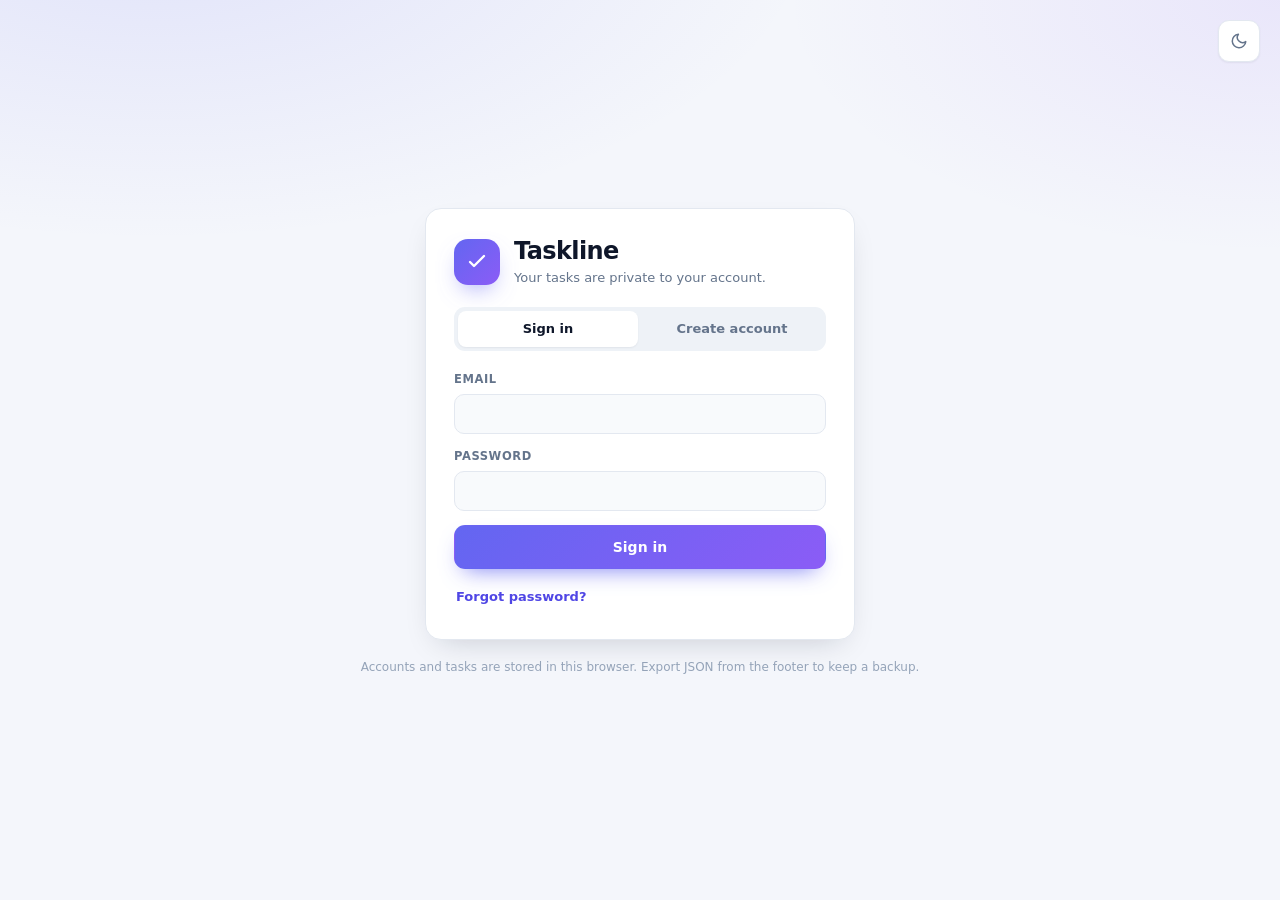
==== index.html @ d7313b1a "Build Taskline as a standalone browser app with local storage" ====
<!DOCTYPE html>
<html lang="en" data-theme="light">
<head>
  <meta charset="UTF-8">
  <meta name="viewport" content="width=device-width, initial-scale=1.0">
  <meta name="description" content="Taskline — a private daily task planner with accounts, statuses, and an archive.">
  <title>Taskline — Daily tasks</title>
  <link rel="icon" href="data:image/svg+xml,%3Csvg xmlns='http://www.w3.org/2000/svg' viewBox='0 0 100 100'%3E%3Crect width='100' height='100' rx='24' fill='%236366f1'/%3E%3Cpath d='M28 52l14 14 30-32' fill='none' stroke='white' stroke-width='10' stroke-linecap='round' stroke-linejoin='round'/%3E%3C/svg%3E">
  <script>
    (function () {
      try {
        var saved = localStorage.getItem('taskline.theme');
        var theme = saved || (window.matchMedia('(prefers-color-scheme: dark)').matches ? 'dark' : 'light');
        document.documentElement.dataset.theme = theme;
      } catch (error) {
        document.documentElement.dataset.theme = 'light';
      }
    })();
  </script>
  <link rel="stylesheet" href="styles.css">
</head>
<body>
  <main id="authView" class="auth-view" hidden>
    <button id="authThemeToggle" class="icon-btn theme-toggle auth-theme" type="button" aria-label="Switch theme" title="Switch theme">
      <svg class="icon-sun" viewBox="0 0 24 24" width="18" height="18" fill="none" stroke="currentColor" stroke-width="2" stroke-linecap="round" stroke-linejoin="round" aria-hidden="true">
        <circle cx="12" cy="12" r="4"/>
        <path d="M12 2v2M12 20v2M4.93 4.93l1.41 1.41M17.66 17.66l1.41 1.41M2 12h2M20 12h2M6.34 17.66l-1.41 1.41M19.07 4.93l-1.41 1.41"/>
      </svg>
      <svg class="icon-moon" viewBox="0 0 24 24" width="18" height="18" fill="none" stroke="currentColor" stroke-width="2" stroke-linecap="round" stroke-linejoin="round" aria-hidden="true">
        <path d="M21 12.79A9 9 0 1 1 11.21 3 7 7 0 0 0 21 12.79z"/>
      </svg>
    </button>

    <section class="auth-card card" aria-labelledby="authTitle">
      <div class="auth-brand">
        <div class="logo" aria-hidden="true">
          <svg viewBox="0 0 24 24" width="24" height="24" fill="none" stroke="currentColor" stroke-width="2.4" stroke-linecap="round" stroke-linejoin="round">
            <path d="m5 12 4 4L19 6"/>
          </svg>
        </div>
        <div>
          <h1 id="authTitle">Taskline</h1>
          <p>Your tasks are private to your account.</p>
        </div>
      </div>

      <div class="auth-tabs" role="tablist" aria-label="Account">
        <button type="button" class="auth-tab is-active" data-auth-tab="login" role="tab" aria-selected="true">Sign in</button>
        <button type="button" class="auth-tab" data-auth-tab="register" role="tab" aria-selected="false">Create account</button>
      </div>

      <p id="authNotice" class="auth-notice" role="status" hidden></p>

      <form id="loginForm" class="auth-form" novalidate>
        <label class="field">
          <span>Email</span>
          <input id="loginEmail" type="email" autocomplete="email" maxlength="254" required>
        </label>
        <label class="field">
          <span>Password</span>
          <input id="loginPassword" type="password" autocomplete="current-password" maxlength="200" required>
        </label>
        <p class="field-error" id="loginError" hidden></p>
        <button type="submit" class="btn btn-primary btn-block">Sign in</button>
        <button type="button" id="forgotBtn" class="text-btn auth-link">Forgot password?</button>
      </form>

      <form id="registerForm" class="auth-form" novalidate hidden>
        <label class="field">
          <span>Your name</span>
          <input id="registerName" type="text" autocomplete="name" maxlength="80" required>
        </label>
        <label class="field">
          <span>Email</span>
          <input id="registerEmail" type="email" autocomplete="email" maxlength="254" required>
        </label>
        <label class="field">
          <span>Password</span>
          <input id="registerPassword" type="password" autocomplete="new-password" minlength="8" maxlength="200" required>
        </label>
        <label class="field">
          <span>Confirm password</span>
          <input id="registerConfirm" type="password" autocomplete="new-password" minlength="8" maxlength="200" required>
        </label>
        <label class="field">
          <span>Mother's maiden name</span>
          <input id="registerMaiden" type="text" autocomplete="off" maxlength="80" required>
        </label>
        <p class="hint">Your mother's maiden name confirms password changes. If it does not match, we email a verification code instead.</p>
        <p class="field-error" id="registerError" hidden></p>
        <button type="submit" class="btn btn-primary btn-block">Create account</button>
      </form>
    </section>

    <p class="auth-foot">Accounts and tasks are stored in this browser. Export JSON from the footer to keep a backup.</p>
  </main>

  <div class="app" id="appShell" hidden>
    <header class="topbar">
      <div class="brand">
        <div class="logo" aria-hidden="true">
          <svg viewBox="0 0 24 24" width="24" height="24" fill="none" stroke="currentColor" stroke-width="2.4" stroke-linecap="round" stroke-linejoin="round">
            <path d="m5 12 4 4L19 6"/>
          </svg>
        </div>
        <div class="brand-text">
          <h1>Taskline</h1>
          <p>Plan your day. Keep moving.</p>
        </div>
      </div>

      <div class="topbar-actions">
        <div class="account" id="account">
          <button type="button" id="accountBtn" class="account-btn" aria-haspopup="true" aria-expanded="false" aria-controls="accountMenu">
            <span class="avatar" id="accountInitial" aria-hidden="true">?</span>
            <span class="account-email" id="accountEmail"></span>
            <svg class="account-chevron" viewBox="0 0 24 24" width="14" height="14" fill="none" stroke="currentColor" stroke-width="2.2" stroke-linecap="round" stroke-linejoin="round" aria-hidden="true">
              <path d="m6 9 6 6 6-6"/>
            </svg>
          </button>
          <div class="account-menu" id="accountMenu" hidden>
            <p class="account-menu-label"><strong id="accountMenuName"></strong><br><span id="accountMenuEmail"></span></p>
            <button type="button" id="manageTeamsBtn" class="account-menu-item">Manage teams</button>
            <button type="button" id="changePasswordBtn" class="account-menu-item">Change password</button>
            <button type="button" id="signOutBtn" class="account-menu-item is-danger">Sign out</button>
          </div>
        </div>

        <button id="themeToggle" class="icon-btn theme-toggle" type="button" aria-label="Switch theme" title="Switch theme">
          <svg class="icon-sun" viewBox="0 0 24 24" width="18" height="18" fill="none" stroke="currentColor" stroke-width="2" stroke-linecap="round" stroke-linejoin="round" aria-hidden="true">
            <circle cx="12" cy="12" r="4"/>
            <path d="M12 2v2M12 20v2M4.93 4.93l1.41 1.41M17.66 17.66l1.41 1.41M2 12h2M20 12h2M6.34 17.66l-1.41 1.41M19.07 4.93l-1.41 1.41"/>
          </svg>
          <svg class="icon-moon" viewBox="0 0 24 24" width="18" height="18" fill="none" stroke="currentColor" stroke-width="2" stroke-linecap="round" stroke-linejoin="round" aria-hidden="true">
            <path d="M21 12.79A9 9 0 1 1 11.21 3 7 7 0 0 0 21 12.79z"/>
          </svg>
        </button>
      </div>
    </header>

    <section class="composer card" aria-labelledby="composerTitle">
      <h2 id="composerTitle" class="sr-only">Add a task</h2>
      <form id="taskForm" autocomplete="off">
        <div class="composer-main">
          <input id="taskTitle" name="title" type="text" placeholder="What needs to be done?" maxlength="140" required aria-label="Task title">
          <button type="submit" class="btn btn-primary">
            <svg viewBox="0 0 24 24" width="17" height="17" fill="none" stroke="currentColor" stroke-width="2.4" stroke-linecap="round" aria-hidden="true">
              <path d="M12 5v14M5 12h14"/>
            </svg>
            Add task
          </button>
        </div>

        <div class="composer-meta">
          <label class="field-inline">
            <span>Date</span>
            <input id="taskDate" name="date" type="date" required>
          </label>

          <div class="date-presets" aria-label="Quick date">
            <button type="button" class="chip-btn" data-set-date="today">Today</button>
            <button type="button" class="chip-btn" data-set-date="tomorrow">Tomorrow</button>
          </div>

          <label class="field-inline">
            <span>Status</span>
            <select id="taskStatus" name="status"></select>
          </label>

          <label class="field-inline">
            <span>Priority</span>
            <select id="taskPriority" name="priority"></select>
          </label>

          <button type="button" id="detailsToggle" class="text-btn" aria-expanded="false" aria-controls="detailsRow">+ Notes</button>
        </div>

        <div class="composer-sharing">
          <div class="scope-toggle" role="group" aria-label="Task visibility">
            <button type="button" class="scope-btn is-active" data-scope="personal" aria-pressed="true">Personal</button>
            <button type="button" class="scope-btn" data-scope="team" aria-pressed="false">Team</button>
          </div>

          <label class="field-inline" id="teamPickerWrap" hidden>
            <span>Team</span>
            <select id="taskTeam"></select>
          </label>

          <label class="field-inline" id="assigneePickerWrap" hidden>
            <span>Assign to</span>
            <select id="taskAssignee"></select>
          </label>

          <button type="button" id="composerTeamsBtn" class="text-btn composer-team-link">Manage teams</button>
        </div>

        <div id="detailsRow" class="details-row" hidden>
          <label class="sr-only" for="taskNotes">Notes</label>
          <textarea id="taskNotes" name="notes" rows="2" maxlength="500" placeholder="Add details or context (optional)"></textarea>
        </div>
      </form>
    </section>

    <section class="stats" id="stats" aria-label="Task summary"></section>

    <section class="toolbar" aria-label="Task controls">
      <div class="tabs" role="tablist" aria-label="Views">
        <button type="button" id="tabTasks" class="tab is-active" data-view="tasks" role="tab" aria-selected="true" aria-controls="taskList">
          Tasks <span class="tab-count" id="activeCount">0</span>
        </button>
        <button type="button" id="tabArchive" class="tab" data-view="archive" role="tab" aria-selected="false" aria-controls="taskList">
          Archive <span class="tab-count" id="archivedCount">0</span>
        </button>
      </div>

      <div class="filters">
        <div class="search-field">
          <svg viewBox="0 0 24 24" width="16" height="16" fill="none" stroke="currentColor" stroke-width="2" stroke-linecap="round" aria-hidden="true">
            <circle cx="11" cy="11" r="7"/>
            <path d="m21 21-4.35-4.35"/>
          </svg>
          <input id="search" type="search" placeholder="Search tasks" aria-label="Search tasks">
        </div>

        <div class="filter-field" id="statusFilterWrap">
          <label class="sr-only" for="statusFilter">Filter by status</label>
          <select id="statusFilter" class="filter-select"></select>
        </div>

        <div class="filter-field">
          <label class="sr-only" for="scopeFilter">Filter by task type</label>
          <select id="scopeFilter" class="filter-select">
            <option value="all">All tasks</option>
            <option value="personal">Personal</option>
            <option value="team">Team</option>
          </select>
        </div>
      </div>
    </section>

    <main id="taskList" class="task-list-root" role="tabpanel" aria-labelledby="tabTasks"></main>

    <footer class="footer">
      <p class="storage-line" id="storageLine" data-state="checking" role="status">
        <span class="storage-dot" aria-hidden="true"></span>
        <span id="storageText">Loading your tasks…</span>
      </p>
      <p class="footer-actions">
        <button type="button" class="link-btn" id="exportBtn">Export JSON</button>
        <span class="footer-sep">·</span>
        <button type="button" class="link-btn" id="importBtn">Import JSON</button>
        <input type="file" id="importFile" accept="application/json,.json" hidden>
      </p>
      <p class="footer-shortcuts"><kbd>N</kbd> new task <span class="footer-sep">·</span> <kbd>/</kbd> search</p>
    </footer>
  </div>

  <dialog id="editDialog" class="modal">
    <form id="editForm" novalidate>
      <header class="modal-head">
        <h2>Edit task</h2>
        <button type="button" class="icon-btn" data-close aria-label="Close">
          <svg viewBox="0 0 24 24" width="17" height="17" fill="none" stroke="currentColor" stroke-width="2" stroke-linecap="round" aria-hidden="true">
            <path d="M18 6 6 18M6 6l12 12"/>
          </svg>
        </button>
      </header>

      <div class="modal-body">
        <label class="field">
          <span>Task</span>
          <input id="editTitle" type="text" maxlength="140" required>
        </label>
        <p class="field-error" id="editError" hidden>Please enter a task title.</p>

        <div class="field-grid">
          <label class="field">
            <span>Date</span>
            <input id="editDate" type="date" required>
          </label>
          <label class="field">
            <span>Status</span>
            <select id="editStatus"></select>
          </label>
          <label class="field">
            <span>Priority</span>
            <select id="editPriority"></select>
          </label>
        </div>

        <div id="editSharing" class="field-grid" hidden>
          <label class="field">
            <span>Shared with</span>
            <input id="editTeamName" type="text" readonly>
          </label>
          <label class="field">
            <span>Assignee</span>
            <select id="editAssignee"></select>
          </label>
        </div>

        <label class="field">
          <span>Notes</span>
          <textarea id="editNotes" rows="3" maxlength="500" placeholder="Add details or context (optional)"></textarea>
        </label>

        <p class="hint">Setting the status to <strong>Complete</strong> archives the task. Changing an archived task to any other status restores it.</p>
      </div>

      <footer class="modal-foot">
        <button type="button" class="btn btn-ghost" data-close>Cancel</button>
        <button type="submit" class="btn btn-primary">Save changes</button>
      </footer>
    </form>
  </dialog>

  <dialog id="confirmDialog" class="modal modal-sm">
    <header class="modal-head">
      <h2 id="confirmTitle">Delete task?</h2>
    </header>
    <div class="modal-body">
      <p id="confirmMessage"></p>
    </div>
    <footer class="modal-foot">
      <button type="button" class="btn btn-ghost" data-close>Cancel</button>
      <button type="button" id="confirmDeleteBtn" class="btn btn-danger">Delete task</button>
    </footer>
  </dialog>

  <dialog id="passwordDialog" class="modal modal-sm">
    <form id="passwordForm" novalidate>
      <header class="modal-head">
        <h2>Change password</h2>
        <button type="button" class="icon-btn" data-close aria-label="Close">
          <svg viewBox="0 0 24 24" width="17" height="17" fill="none" stroke="currentColor" stroke-width="2" stroke-linecap="round" aria-hidden="true">
            <path d="M18 6 6 18M6 6l12 12"/>
          </svg>
        </button>
      </header>

      <div class="modal-body">
        <p class="hint">Confirm with your current password and your mother's maiden name. If the maiden name does not match, we will email a verification code and open the reset window.</p>
        <label class="field">
          <span>Current password</span>
          <input id="pwCurrent" type="password" autocomplete="current-password" maxlength="200" required>
        </label>
        <label class="field">
          <span>Mother's maiden name</span>
          <input id="pwMaiden" type="text" autocomplete="off" maxlength="80" required>
        </label>
        <label class="field">
          <span>New password</span>
          <input id="pwNew" type="password" autocomplete="new-password" minlength="8" maxlength="200" required>
        </label>
        <label class="field">
          <span>Confirm new password</span>
          <input id="pwConfirm" type="password" autocomplete="new-password" minlength="8" maxlength="200" required>
        </label>
        <p class="field-error" id="pwError" hidden></p>
      </div>

      <footer class="modal-foot">
        <button type="button" class="btn btn-ghost" data-close>Cancel</button>
        <button type="submit" class="btn btn-primary">Update password</button>
      </footer>
    </form>
  </dialog>

  <dialog id="resetDialog" class="modal modal-sm">
    <form id="resetForm" novalidate>
      <header class="modal-head">
        <h2>Reset password</h2>
        <button type="button" class="icon-btn" data-close aria-label="Close">
          <svg viewBox="0 0 24 24" width="17" height="17" fill="none" stroke="currentColor" stroke-width="2" stroke-linecap="round" aria-hidden="true">
            <path d="M18 6 6 18M6 6l12 12"/>
          </svg>
        </button>
      </header>

      <div id="resetStepOne" class="modal-body">
        <p class="hint">Enter your email and your mother's maiden name. If the maiden name matches, you can choose a new password right away. If it does not, we will email you a verification code.</p>
        <label class="field">
          <span>Email</span>
          <input id="resetEmail" type="email" autocomplete="email" maxlength="254" required>
        </label>
        <label class="field">
          <span>Mother's maiden name</span>
          <input id="resetMaiden" type="text" autocomplete="off" maxlength="80" required>
        </label>
        <p class="field-error" id="resetErrorOne" hidden></p>
      </div>

      <div id="resetStepTwo" class="modal-body" hidden>
        <p id="resetNote" class="reset-note"></p>
        <div id="resetCodeWrap">
          <label class="field">
            <span>Verification code</span>
            <input id="resetCode" type="text" inputmode="numeric" autocomplete="one-time-code" maxlength="6" placeholder="6-digit code">
          </label>
          <button type="button" id="viewMailBtn" class="text-btn">Show verification code</button>
          <pre id="resetMailPreview" class="mail-preview" hidden></pre>
        </div>
        <label class="field">
          <span>New password</span>
          <input id="resetNew" type="password" autocomplete="new-password" minlength="8" maxlength="200" required>
        </label>
        <label class="field">
          <span>Confirm new password</span>
          <input id="resetConfirm" type="password" autocomplete="new-password" minlength="8" maxlength="200" required>
        </label>
        <p class="field-error" id="resetErrorTwo" hidden></p>
      </div>

      <footer id="resetFootOne" class="modal-foot">
        <button type="button" class="btn btn-ghost" data-close>Cancel</button>
        <button type="submit" class="btn btn-primary">Continue</button>
      </footer>
      <footer id="resetFootTwo" class="modal-foot" hidden>
        <button type="button" id="resetBackBtn" class="btn btn-ghost">Back</button>
        <button type="submit" class="btn btn-primary">Change password</button>
      </footer>
    </form>
  </dialog>

  <dialog id="teamsDialog" class="modal teams-modal">
    <header class="modal-head">
      <h2>Teams</h2>
      <button type="button" class="icon-btn" data-close aria-label="Close">
        <svg viewBox="0 0 24 24" width="17" height="17" fill="none" stroke="currentColor" stroke-width="2" stroke-linecap="round" aria-hidden="true">
          <path d="M18 6 6 18M6 6l12 12"/>
        </svg>
      </button>
    </header>

    <div class="modal-body">
      <p class="hint">Create a team and add registered users by email. Tasks shared with a team are visible to every member, while personal tasks stay private to you.</p>

      <form id="teamCreateForm" class="team-create" novalidate>
        <label class="field">
          <span>Team name</span>
          <input id="teamName" type="text" maxlength="80" placeholder="e.g. Design team" required>
        </label>
        <label class="field">
          <span>Members (email addresses, comma separated)</span>
          <input id="teamMembers" type="text" maxlength="1000" placeholder="teammate@example.com, another@example.com">
        </label>
        <p class="field-error" id="teamCreateError" hidden></p>
        <button type="submit" class="btn btn-primary">Create team</button>
      </form>

      <div id="teamList" class="team-list" aria-live="polite"></div>
    </div>

    <footer class="modal-foot">
      <button type="button" class="btn btn-ghost" data-close>Done</button>
    </footer>
  </dialog>

  <div id="toast" class="toast" role="status" aria-live="polite" hidden>
    <span id="toastMessage"></span>
    <button id="toastAction" class="toast-action" type="button" hidden>Undo</button>
    <button id="toastClose" class="toast-close" type="button" aria-label="Dismiss">
      <svg viewBox="0 0 24 24" width="15" height="15" fill="none" stroke="currentColor" stroke-width="2" stroke-linecap="round" aria-hidden="true">
        <path d="M18 6 6 18M6 6l12 12"/>
      </svg>
    </button>
  </div>

  <script src="backend.js"></script>
  <script src="app.js"></script>
</body>
</html>
---- styles.css ----
/* =========================================================
   Taskline — styles
   ========================================================= */

:root {
  color-scheme: light;

  --bg: #f4f6fb;
  --bg-image:
    radial-gradient(1100px 520px at 12% -8%, rgba(99, 102, 241, 0.13), transparent 60%),
    radial-gradient(900px 460px at 100% 0%, rgba(139, 92, 246, 0.10), transparent 55%);

  --surface: #ffffff;
  --surface-2: #f8fafc;
  --surface-3: #eef2f7;
  --text: #0f172a;
  --text-muted: #64748b;
  --text-soft: #94a3b8;
  --border: #e3e8f0;
  --border-strong: #cbd5e1;

  --primary: #4f46e5;
  --primary-strong: #4338ca;
  --primary-soft: #eef2ff;
  --primary-contrast: #ffffff;

  --danger: #dc2626;
  --danger-soft: #fef2f2;

  --todo: #475569;
  --todo-soft: #f1f5f9;
  --inprogress: #2563eb;
  --inprogress-soft: #eff6ff;
  --hold: #b45309;
  --hold-strong: #d97706;
  --hold-soft: #fffbeb;
  --hold-border: #fcd34d;
  --complete: #059669;
  --complete-soft: #ecfdf5;

  --high: #dc2626;
  --high-soft: #fef2f2;
  --medium: #c2740a;
  --medium-soft: #fffbeb;
  --low: #64748b;
  --low-soft: #f1f5f9;

  --shadow-sm: 0 1px 2px rgba(15, 23, 42, 0.06);
  --shadow-md: 0 12px 32px -14px rgba(15, 23, 42, 0.22);
  --shadow-lg: 0 30px 70px -24px rgba(15, 23, 42, 0.35);

  --radius: 16px;
  --radius-sm: 10px;
  --focus: 0 0 0 3px rgba(99, 102, 241, 0.28);
}

[data-theme="dark"] {
  color-scheme: dark;

  --bg: #080c18;
  --bg-image:
    radial-gradient(1100px 520px at 12% -8%, rgba(99, 102, 241, 0.20), transparent 60%),
    radial-gradient(900px 460px at 100% 0%, rgba(139, 92, 246, 0.15), transparent 55%);

  --surface: #101827;
  --surface-2: #0c1422;
  --surface-3: #1a2438;
  --text: #e7edf9;
  --text-muted: #94a3b8;
  --text-soft: #64748b;
  --border: #23304a;
  --border-strong: #33415c;

  --primary: #818cf8;
  --primary-strong: #a5b4fc;
  --primary-soft: rgba(129, 140, 248, 0.14);

  --danger: #f87171;
  --danger-soft: rgba(248, 113, 113, 0.12);

  --todo: #cbd5e1;
  --todo-soft: rgba(148, 163, 184, 0.13);
  --inprogress: #93c5fd;
  --inprogress-soft: rgba(96, 165, 250, 0.13);
  --hold: #fcd34d;
  --hold-strong: #fbbf24;
  --hold-soft: rgba(251, 191, 36, 0.10);
  --hold-border: rgba(251, 191, 36, 0.38);
  --complete: #6ee7b7;
  --complete-soft: rgba(52, 211, 153, 0.12);

  --high: #fca5a5;
  --high-soft: rgba(248, 113, 113, 0.12);
  --medium: #fcd34d;
  --medium-soft: rgba(251, 191, 36, 0.11);
  --low: #cbd5e1;
  --low-soft: rgba(148, 163, 184, 0.12);

  --shadow-sm: 0 1px 2px rgba(0, 0, 0, 0.35);
  --shadow-md: 0 14px 34px -16px rgba(0, 0, 0, 0.7);
  --shadow-lg: 0 30px 80px -24px rgba(0, 0, 0, 0.85);

  --focus: 0 0 0 3px rgba(129, 140, 248, 0.32);
}

* {
  box-sizing: border-box;
}

html {
  -webkit-text-size-adjust: 100%;
}

body {
  margin: 0;
  min-height: 100vh;
  background-color: var(--bg);
  background-image: var(--bg-image);
  background-attachment: fixed;
  color: var(--text);
  font-family: "Segoe UI", system-ui, -apple-system, "Helvetica Neue", Arial, sans-serif;
  font-size: 15px;
  line-height: 1.5;
  -webkit-font-smoothing: antialiased;
}

h1, h2, h3, p {
  margin: 0;
}

button, input, select, textarea {
  font: inherit;
  color: inherit;
}

button {
  cursor: pointer;
}

svg {
  flex: none;
}

[hidden] {
  display: none !important;
}

.sr-only {
  position: absolute;
  width: 1px;
  height: 1px;
  padding: 0;
  margin: -1px;
  overflow: hidden;
  clip: rect(0, 0, 0, 0);
  white-space: nowrap;
  border: 0;
}

:focus-visible {
  outline: 2px solid transparent;
  box-shadow: var(--focus);
}

.app {
  width: 100%;
  max-width: 1040px;
  margin: 0 auto;
  padding: 28px 20px 72px;
}

/* ---------- Top bar ---------- */

.topbar {
  display: flex;
  align-items: center;
  justify-content: space-between;
  gap: 16px;
  margin-bottom: 24px;
}

.brand {
  display: flex;
  align-items: center;
  gap: 14px;
  min-width: 0;
}

.logo {
  display: grid;
  place-items: center;
  width: 46px;
  height: 46px;
  border-radius: 14px;
  color: #fff;
  background: linear-gradient(135deg, #6366f1, #8b5cf6);
  box-shadow: 0 10px 24px -10px rgba(99, 102, 241, 0.75);
}

.brand-text h1 {
  font-size: 23px;
  font-weight: 700;
  letter-spacing: -0.025em;
  line-height: 1.2;
}

.brand-text p {
  font-size: 13px;
  color: var(--text-muted);
  margin-top: 1px;
}

/* ---------- Icon buttons ---------- */

.icon-btn {
  display: grid;
  place-items: center;
  width: 38px;
  height: 38px;
  padding: 0;
  border: 1px solid var(--border);
  border-radius: 11px;
  background: var(--surface);
  color: var(--text-muted);
  box-shadow: var(--shadow-sm);
  transition: background-color 0.15s ease, color 0.15s ease, border-color 0.15s ease, transform 0.15s ease;
}

.icon-btn:hover {
  background: var(--surface-3);
  color: var(--text);
}

.icon-btn:active {
  transform: translateY(1px);
}

.icon-btn-danger:hover {
  background: var(--danger-soft);
  border-color: color-mix(in srgb, var(--danger) 35%, transparent);
  color: var(--danger);
}

.theme-toggle {
  width: 42px;
  height: 42px;
}

[data-theme="light"] .icon-sun,
[data-theme="dark"] .icon-moon {
  display: none;
}

/* ---------- Composer ---------- */

.card {
  background: var(--surface);
  border: 1px solid var(--border);
  border-radius: var(--radius);
  box-shadow: var(--shadow-md);
}

.composer {
  padding: 18px;
  transition: border-color 0.2s ease, box-shadow 0.2s ease;
}

.composer:focus-within {
  border-color: color-mix(in srgb, var(--primary) 45%, var(--border));
  box-shadow: var(--shadow-md), 0 0 0 4px color-mix(in srgb, var(--primary) 10%, transparent);
}

.composer-main {
  display: flex;
  gap: 10px;
}

.composer-main input[type="text"] {
  flex: 1;
  min-width: 0;
  height: 48px;
  padding: 0 16px;
  border: 1px solid var(--border);
  border-radius: 12px;
  background: var(--surface-2);
  font-size: 15px;
  transition: border-color 0.15s ease, background-color 0.15s ease;
}

.composer-main input[type="text"]::placeholder {
  color: var(--text-soft);
}

.composer-main input[type="text"]:hover {
  border-color: var(--border-strong);
}

.composer-main input[type="text"]:focus {
  outline: none;
  border-color: var(--primary);
  background: var(--surface);
  box-shadow: var(--focus);
}

.btn {
  display: inline-flex;
  align-items: center;
  justify-content: center;
  gap: 8px;
  height: 44px;
  padding: 0 18px;
  border: 1px solid transparent;
  border-radius: 11px;
  font-size: 14px;
  font-weight: 600;
  white-space: nowrap;
  transition: transform 0.15s ease, filter 0.15s ease, background-color 0.15s ease, border-color 0.15s ease;
}

.btn:active {
  transform: translateY(1px);
}

.btn-primary {
  background: linear-gradient(135deg, #6366f1, #8b5cf6);
  color: #fff;
  box-shadow: 0 10px 22px -10px rgba(99, 102, 241, 0.85);
}

.btn-primary:hover {
  filter: brightness(1.07);
}

.btn-ghost {
  background: var(--surface-2);
  border-color: var(--border);
  color: var(--text);
}

.btn-ghost:hover {
  background: var(--surface-3);
}

.btn-danger {
  background: var(--danger);
  color: #fff;
  box-shadow: 0 10px 22px -12px color-mix(in srgb, var(--danger) 80%, transparent);
}

.btn-danger:hover {
  filter: brightness(1.06);
}

.composer-main .btn {
  height: 48px;
  padding: 0 22px;
}

.composer-meta {
  display: flex;
  align-items: center;
  flex-wrap: wrap;
  gap: 10px 16px;
  margin-top: 14px;
}

.composer-sharing {
  display: flex;
  align-items: center;
  flex-wrap: wrap;
  gap: 10px 16px;
  margin-top: 10px;
  padding-top: 10px;
  border-top: 1px dashed var(--border);
}

.scope-toggle {
  display: inline-flex;
  padding: 3px;
  border: 1px solid var(--border);
  border-radius: 999px;
  background: var(--surface-2);
}

.scope-btn {
  height: 28px;
  padding: 0 12px;
  border: none;
  border-radius: 999px;
  background: transparent;
  color: var(--text-muted);
  font-size: 12px;
  font-weight: 700;
  transition: background-color 0.15s ease, color 0.15s ease;
}

.scope-btn:hover {
  color: var(--text);
}

.scope-btn.is-active {
  background: var(--primary);
  color: var(--primary-contrast);
  box-shadow: var(--shadow-sm);
}

.scope-btn:focus-visible {
  outline: none;
  box-shadow: var(--focus);
}

.composer-team-link {
  margin-left: auto;
}

.field-inline {
  display: flex;
  align-items: center;
  gap: 8px;
  font-size: 11px;
  font-weight: 700;
  letter-spacing: 0.06em;
  text-transform: uppercase;
  color: var(--text-muted);
  cursor: pointer;
}

.field-inline input,
.field-inline select {
  height: 34px;
  padding: 0 9px;
  border: 1px solid var(--border);
  border-radius: 9px;
  background: var(--surface-2);
  font-size: 13px;
  font-weight: 500;
  letter-spacing: normal;
  text-transform: none;
  color: var(--text);
  transition: border-color 0.15s ease, background-color 0.15s ease;
}

.field-inline input:hover,
.field-inline select:hover {
  border-color: var(--border-strong);
}

.field-inline input:focus,
.field-inline select:focus {
  outline: none;
  border-color: var(--primary);
  background: var(--surface);
  box-shadow: var(--focus);
}

.date-presets {
  display: flex;
  gap: 6px;
}

.chip-btn {
  height: 28px;
  padding: 0 10px;
  border: 1px solid var(--border);
  border-radius: 999px;
  background: var(--surface-2);
  color: var(--text-muted);
  font-size: 12px;
  font-weight: 600;
  transition: background-color 0.15s ease, color 0.15s ease, border-color 0.15s ease;
}

.chip-btn:hover {
  background: var(--primary-soft);
  border-color: color-mix(in srgb, var(--primary) 35%, var(--border));
  color: var(--primary);
}

.text-btn {
  margin-left: auto;
  padding: 4px 2px;
  border: none;
  background: transparent;
  color: var(--primary);
  font-size: 13px;
  font-weight: 600;
}

.text-btn:hover {
  text-decoration: underline;
}

.details-row {
  margin-top: 12px;
}

.details-row textarea {
  width: 100%;
  padding: 10px 12px;
  border: 1px solid var(--border);
  border-radius: 10px;
  background: var(--surface-2);
  font-size: 14px;
  resize: vertical;
  min-height: 60px;
}

.details-row textarea:focus {
  outline: none;
  border-color: var(--primary);
  background: var(--surface);
  box-shadow: var(--focus);
}

/* ---------- Stats ---------- */

.stats {
  display: grid;
  grid-template-columns: repeat(4, minmax(0, 1fr));
  gap: 12px;
  margin: 18px 0;
}

.stat {
  display: flex;
  flex-direction: column;
  gap: 1px;
  padding: 13px 16px 14px;
  background: var(--surface);
  border: 1px solid var(--border);
  border-radius: 14px;
  box-shadow: var(--shadow-sm);
}

.stat-label {
  font-size: 11px;
  font-weight: 700;
  letter-spacing: 0.07em;
  text-transform: uppercase;
  color: var(--text-muted);
}

.stat-value {
  font-size: 24px;
  font-weight: 700;
  letter-spacing: -0.03em;
  line-height: 1.25;
}

.stat-hint {
  font-size: 12px;
  color: var(--text-soft);
}

.stat-hold {
  background: linear-gradient(180deg, var(--hold-soft), var(--surface) 85%);
  border-color: var(--hold-border);
}

.stat-hold .stat-value,
.stat-hold .stat-label {
  color: var(--hold);
}

/* ---------- Toolbar ---------- */

.toolbar {
  display: flex;
  align-items: center;
  justify-content: space-between;
  flex-wrap: wrap;
  gap: 12px;
  margin: 22px 0 16px;
}

.tabs {
  display: inline-flex;
  gap: 2px;
  padding: 4px;
  background: var(--surface-3);
  border-radius: 999px;
}

.tab {
  display: inline-flex;
  align-items: center;
  gap: 8px;
  padding: 8px 16px;
  border: none;
  border-radius: 999px;
  background: transparent;
  color: var(--text-muted);
  font-size: 13px;
  font-weight: 600;
  transition: background-color 0.15s ease, color 0.15s ease, box-shadow 0.15s ease;
}

.tab:hover {
  color: var(--text);
}

.tab.is-active {
  background: var(--surface);
  color: var(--text);
  box-shadow: var(--shadow-sm);
}

.tab-count {
  display: inline-grid;
  place-items: center;
  min-width: 20px;
  height: 19px;
  padding: 0 6px;
  border-radius: 999px;
  background: var(--surface-3);
  color: var(--text-muted);
  font-size: 11px;
  font-weight: 700;
}

.tab.is-active .tab-count {
  background: var(--primary-soft);
  color: var(--primary);
}

.filters {
  display: flex;
  align-items: center;
  flex-wrap: wrap;
  gap: 8px;
}

.search-field {
  position: relative;
  display: flex;
  align-items: center;
}

.search-field svg {
  position: absolute;
  left: 12px;
  color: var(--text-soft);
  pointer-events: none;
}

.search-field input {
  width: 216px;
  height: 38px;
  padding: 0 12px 0 36px;
  border: 1px solid var(--border);
  border-radius: 999px;
  background: var(--surface);
  font-size: 13px;
  transition: border-color 0.15s ease, box-shadow 0.15s ease;
}

.search-field input::placeholder {
  color: var(--text-soft);
}

.search-field input:focus {
  outline: none;
  border-color: var(--primary);
  box-shadow: var(--focus);
}

.filter-select {
  height: 38px;
  padding: 0 12px;
  border: 1px solid var(--border);
  border-radius: 999px;
  background: var(--surface);
  font-size: 13px;
  font-weight: 500;
  color: var(--text-muted);
  cursor: pointer;
}

.filter-select:hover {
  border-color: var(--border-strong);
  color: var(--text);
}

.filter-select:focus {
  outline: none;
  border-color: var(--primary);
  box-shadow: var(--focus);
}

/* ---------- Task groups ---------- */

.task-list-root {
  display: flex;
  flex-direction: column;
  gap: 26px;
}

.date-group {
  display: flex;
  flex-direction: column;
  gap: 10px;
}

.group-header {
  display: flex;
  align-items: baseline;
  flex-wrap: wrap;
  gap: 4px 10px;
  padding: 0 2px;
}

.group-title {
  display: inline-flex;
  align-items: center;
  gap: 8px;
  font-size: 15px;
  font-weight: 700;
  letter-spacing: -0.01em;
}

.group-date {
  font-size: 12px;
  color: var(--text-muted);
}

.group-count {
  margin-left: auto;
  font-size: 12px;
  font-weight: 600;
  color: var(--text-soft);
}

.task-list {
  display: flex;
  flex-direction: column;
  gap: 10px;
}

/* ---------- Task card ---------- */

.task {
  display: grid;
  grid-template-columns: auto minmax(0, 1fr) auto;
  gap: 14px;
  padding: 14px 16px;
  background: var(--surface);
  border: 1px solid var(--border);
  border-radius: 14px;
  box-shadow: var(--shadow-sm);
  transition: box-shadow 0.18s ease, transform 0.18s ease, border-color 0.18s ease;
}

.task:hover {
  border-color: var(--border-strong);
  box-shadow: var(--shadow-md);
  transform: translateY(-1px);
}

.task.is-hold {
  background:
    linear-gradient(90deg, var(--hold-soft), transparent 55%),
    var(--surface);
  border-color: var(--hold-border);
  border-left-width: 4px;
  border-left-color: var(--hold-strong);
}

.task.is-archived {
  background: var(--surface-2);
  box-shadow: none;
}

.task.is-archived .task-title {
  text-decoration: line-through;
  text-decoration-thickness: 1.5px;
  color: var(--text-muted);
}

.task.is-archived:hover {
  transform: none;
  box-shadow: var(--shadow-sm);
}

.check {
  display: grid;
  place-items: center;
  width: 26px;
  height: 26px;
  margin-top: 1px;
  padding: 0;
  border: 2px solid var(--border-strong);
  border-radius: 50%;
  background: transparent;
  color: #fff;
  transition: background-color 0.15s ease, border-color 0.15s ease, box-shadow 0.15s ease;
}

.check svg {
  opacity: 0;
  transform: scale(0.6);
  transition: opacity 0.15s ease, transform 0.15s ease;
}

.check:hover {
  border-color: var(--complete);
  background: var(--complete-soft);
}

.check:hover svg {
  opacity: 0.55;
  color: var(--complete);
}

.check.is-checked {
  border-color: var(--complete);
  background: var(--complete);
  color: #fff;
}

.check.is-checked svg {
  opacity: 1;
  transform: scale(1);
}

.check.is-checked:hover {
  filter: brightness(1.05);
  background: var(--complete);
}

.check.is-checked:hover svg {
  color: #fff;
}

.task-main {
  min-width: 0;
}

.task-head {
  display: flex;
  align-items: center;
  flex-wrap: wrap;
  gap: 6px 8px;
}

.task-title {
  min-width: 0;
  font-size: 15px;
  font-weight: 600;
  line-height: 1.4;
  overflow-wrap: anywhere;
}

.chip {
  display: inline-flex;
  align-items: center;
  gap: 5px;
  padding: 3px 8px;
  border-radius: 999px;
  font-size: 11px;
  font-weight: 600;
  line-height: 1.3;
  white-space: nowrap;
}

.status-todo {
  background: var(--todo-soft);
  color: var(--todo);
}

.status-inprogress {
  background: var(--inprogress-soft);
  color: var(--inprogress);
}

.status-hold {
  background: var(--hold-soft);
  color: var(--hold);
}

.status-complete {
  background: var(--complete-soft);
  color: var(--complete);
}

.priority-high {
  background: var(--high-soft);
  color: var(--high);
}

.priority-medium {
  background: var(--medium-soft);
  color: var(--medium);
}

.priority-low {
  background: var(--low-soft);
  color: var(--low);
}

.chip-overdue {
  background: var(--danger-soft);
  color: var(--danger);
  border: 1px solid color-mix(in srgb, var(--danger) 22%, transparent);
}

.chip-team {
  background: var(--primary-soft);
  color: var(--primary);
}

.chip-personal {
  background: var(--surface-3);
  color: var(--text-muted);
}

.chip-assignee {
  background: var(--complete-soft);
  color: var(--complete);
}

.chip-unassigned {
  background: var(--surface-3);
  color: var(--text-soft);
}

.task-notes {
  margin-top: 5px;
  font-size: 13px;
  color: var(--text-muted);
  overflow-wrap: anywhere;
  white-space: pre-wrap;
}

.task-meta {
  display: flex;
  align-items: center;
  flex-wrap: wrap;
  gap: 4px 14px;
  margin-top: 8px;
  font-size: 12px;
  color: var(--text-soft);
}

.meta-item {
  display: inline-flex;
  align-items: center;
  gap: 5px;
}

.hold-note {
  display: flex;
  align-items: flex-start;
  gap: 7px;
  margin-top: 9px;
  padding: 7px 10px;
  border: 1px dashed var(--hold-border);
  border-radius: 9px;
  background: var(--hold-soft);
  color: var(--hold);
  font-size: 12px;
  line-height: 1.45;
}

.hold-note svg {
  margin-top: 2px;
}

.task-side {
  display: flex;
  flex-direction: column;
  align-items: flex-end;
  gap: 8px;
}

.status-select {
  height: 32px;
  max-width: 160px;
  padding: 0 26px 0 10px;
  border: 1px solid transparent;
  border-radius: 999px;
  font-size: 12px;
  font-weight: 600;
  cursor: pointer;
  appearance: none;
  background-image: url("data:image/svg+xml,%3Csvg xmlns='http://www.w3.org/2000/svg' width='12' height='12' viewBox='0 0 24 24' fill='none' stroke='%2364748b' stroke-width='2.5' stroke-linecap='round' stroke-linejoin='round'%3E%3Cpath d='m6 9 6 6 6-6'/%3E%3C/svg%3E");
  background-repeat: no-repeat;
  background-position: right 8px center;
  background-size: 12px;
  transition: filter 0.15s ease, box-shadow 0.15s ease;
}

.status-select:hover {
  filter: brightness(0.97);
}

[data-theme="dark"] .status-select:hover {
  filter: brightness(1.12);
}

.status-select:focus {
  outline: none;
  box-shadow: var(--focus);
}

.status-select.status-todo,
.status-select.status-inprogress,
.status-select.status-hold,
.status-select.status-complete {
  border-color: color-mix(in srgb, currentColor 18%, transparent);
}

.row-actions {
  display: flex;
  align-items: center;
  gap: 5px;
}

.row-actions .icon-btn {
  width: 32px;
  height: 32px;
  border-color: transparent;
  background: transparent;
  box-shadow: none;
}

.row-actions .icon-btn:hover {
  background: var(--surface-3);
  border-color: var(--border);
}

.row-actions .icon-btn-danger:hover {
  background: var(--danger-soft);
  border-color: color-mix(in srgb, var(--danger) 30%, transparent);
  color: var(--danger);
}

/* ---------- Empty state ---------- */

.empty {
  display: flex;
  flex-direction: column;
  align-items: center;
  text-align: center;
  gap: 6px;
  padding: 52px 24px;
  border: 1px dashed var(--border-strong);
  border-radius: var(--radius);
  background: color-mix(in srgb, var(--surface) 65%, transparent);
}

.empty-icon {
  font-size: 34px;
  line-height: 1;
  margin-bottom: 4px;
}

.empty h3 {
  font-size: 17px;
  font-weight: 700;
  letter-spacing: -0.01em;
}

.empty p {
  max-width: 400px;
  font-size: 13.5px;
  color: var(--text-muted);
}

.empty .btn {
  margin-top: 12px;
}

/* ---------- Footer ---------- */

.footer {
  display: flex;
  flex-direction: column;
  align-items: center;
  gap: 7px;
  margin-top: 42px;
  text-align: center;
  font-size: 12px;
  color: var(--text-soft);
}

.storage-line {
  display: inline-flex;
  align-items: center;
  gap: 7px;
  color: var(--text-muted);
}

.storage-dot {
  width: 7px;
  height: 7px;
  border-radius: 50%;
  background: var(--text-soft);
  box-shadow: 0 0 0 3px color-mix(in srgb, var(--text-soft) 18%, transparent);
}

.storage-line[data-state="server"] .storage-dot {
  background: var(--complete);
  box-shadow: 0 0 0 3px color-mix(in srgb, var(--complete) 18%, transparent);
}

.storage-line[data-state="saving"] .storage-dot {
  background: var(--medium);
  box-shadow: 0 0 0 3px color-mix(in srgb, var(--medium) 18%, transparent);
  animation: storage-pulse 0.9s ease-in-out infinite;
}

.storage-line[data-state="error"] .storage-dot {
  background: var(--danger);
  box-shadow: 0 0 0 3px color-mix(in srgb, var(--danger) 18%, transparent);
}

@keyframes storage-pulse {
  50% {
    opacity: 0.3;
  }
}

.footer-actions {
  display: flex;
  align-items: center;
  gap: 4px;
}

.link-btn {
  padding: 2px 4px;
  border: none;
  background: transparent;
  color: var(--text-muted);
  font-size: 12px;
  font-weight: 600;
  text-decoration: underline;
  text-decoration-color: color-mix(in srgb, currentColor 35%, transparent);
  text-underline-offset: 2px;
}

.link-btn:hover {
  color: var(--primary);
}

.footer-shortcuts {
  color: var(--text-soft);
}

.footer-sep {
  margin: 0 4px;
  opacity: 0.6;
}

kbd {
  display: inline-block;
  min-width: 18px;
  padding: 1px 5px;
  border: 1px solid var(--border-strong);
  border-bottom-width: 2px;
  border-radius: 5px;
  background: var(--surface);
  color: var(--text-muted);
  font-family: inherit;
  font-size: 10.5px;
  font-weight: 700;
  text-align: center;
  line-height: 1.4;
}

/* ---------- Dialogs ---------- */

.modal {
  width: min(580px, calc(100vw - 32px));
  max-height: calc(100vh - 48px);
  padding: 0;
  border: 1px solid var(--border);
  border-radius: 18px;
  background: var(--surface);
  color: var(--text);
  box-shadow: var(--shadow-lg);
  overflow: auto;
}

.modal-sm {
  width: min(440px, calc(100vw - 32px));
}

.modal::backdrop {
  background: rgba(3, 7, 18, 0.55);
  backdrop-filter: blur(4px);
}

.modal-head {
  display: flex;
  align-items: center;
  justify-content: space-between;
  gap: 16px;
  padding: 18px 20px;
  border-bottom: 1px solid var(--border);
}

.modal-head h2 {
  font-size: 17px;
  font-weight: 700;
  letter-spacing: -0.01em;
}

.modal-head .icon-btn {
  width: 32px;
  height: 32px;
  border-color: transparent;
  background: transparent;
  box-shadow: none;
}

.modal-head .icon-btn:hover {
  background: var(--surface-3);
}

.modal-body {
  display: flex;
  flex-direction: column;
  gap: 14px;
  padding: 20px;
}

.modal-body > p {
  font-size: 14px;
  color: var(--text-muted);
  overflow-wrap: anywhere;
}

.modal-foot {
  display: flex;
  align-items: center;
  justify-content: flex-end;
  gap: 8px;
  padding: 16px 20px;
  border-top: 1px solid var(--border);
  background: var(--surface-2);
  border-radius: 0 0 18px 18px;
}

.field {
  display: flex;
  flex-direction: column;
  gap: 6px;
}

.field > span {
  font-size: 11.5px;
  font-weight: 700;
  letter-spacing: 0.05em;
  text-transform: uppercase;
  color: var(--text-muted);
}

.field input,
.field select,
.field textarea {
  width: 100%;
  padding: 9px 11px;
  border: 1px solid var(--border);
  border-radius: 10px;
  background: var(--surface-2);
  font-size: 14px;
  transition: border-color 0.15s ease, box-shadow 0.15s ease, background-color 0.15s ease;
}

.field input,
.field select {
  height: 40px;
}

.field textarea {
  resize: vertical;
  min-height: 76px;
}

.field input:hover,
.field select:hover,
.field textarea:hover {
  border-color: var(--border-strong);
}

.field input:focus,
.field select:focus,
.field textarea:focus {
  outline: none;
  border-color: var(--primary);
  background: var(--surface);
  box-shadow: var(--focus);
}

.field-grid {
  display: grid;
  grid-template-columns: repeat(3, minmax(0, 1fr));
  gap: 12px;
}

.field-error {
  margin-top: -6px;
  font-size: 12.5px;
  font-weight: 600;
  color: var(--danger);
}

.hint {
  padding: 10px 12px;
  border-radius: 9px;
  background: var(--surface-2);
  border: 1px solid var(--border);
  font-size: 12.5px;
  line-height: 1.5;
  color: var(--text-muted);
}

.hint strong {
  color: var(--text);
}

/* ---------- Teams ---------- */

.teams-modal {
  width: min(680px, calc(100vw - 32px));
}

.team-create {
  display: flex;
  flex-direction: column;
  gap: 10px;
  padding: 14px;
  border: 1px solid var(--border);
  border-radius: 12px;
  background: var(--surface-2);
}

.team-create .btn {
  align-self: flex-start;
}

.team-list {
  display: flex;
  flex-direction: column;
  gap: 12px;
}

.team-card {
  padding: 14px;
  border: 1px solid var(--border);
  border-radius: 12px;
  background: var(--surface);
}

.team-card-head {
  display: flex;
  align-items: flex-start;
  justify-content: space-between;
  gap: 12px;
}

.team-title-wrap {
  min-width: 0;
}

.team-name,
.team-name-input {
  margin: 0;
  font-size: 15px;
  font-weight: 700;
  letter-spacing: -0.01em;
}

.team-name-input {
  width: 100%;
  height: 34px;
  padding: 0 9px;
  border: 1px solid var(--border);
  border-radius: 8px;
  background: var(--surface-2);
  color: var(--text);
  font-family: inherit;
  font-size: 14px;
}

.team-name-input:focus {
  outline: none;
  border-color: var(--primary);
  background: var(--surface);
  box-shadow: var(--focus);
}

.team-sub {
  margin-top: 4px;
  font-size: 12px;
  color: var(--text-muted);
}

.team-members {
  display: flex;
  flex-wrap: wrap;
  gap: 6px;
  margin-top: 10px;
}

.member-chip {
  display: inline-flex;
  align-items: center;
  gap: 6px;
  padding: 4px 6px 4px 10px;
  border: 1px solid var(--border);
  border-radius: 999px;
  background: var(--surface-2);
  font-size: 12px;
}

.member-chip small {
  color: var(--text-soft);
  font-size: 11px;
}

.member-remove {
  display: grid;
  place-items: center;
  width: 20px;
  height: 20px;
  border: none;
  border-radius: 50%;
  background: transparent;
  color: var(--text-soft);
  font-size: 15px;
  line-height: 1;
}

.member-remove:hover {
  background: var(--danger-soft);
  color: var(--danger);
}

.team-add-member {
  display: flex;
  gap: 8px;
  margin-top: 10px;
}

.team-member-input {
  flex: 1;
  min-width: 0;
  height: 36px;
  padding: 0 10px;
  border: 1px solid var(--border);
  border-radius: 8px;
  background: var(--surface-2);
  color: var(--text);
  font-family: inherit;
  font-size: 13px;
}

.team-member-input:focus {
  outline: none;
  border-color: var(--primary);
  background: var(--surface);
  box-shadow: var(--focus);
}

.btn-sm {
  height: 36px;
  padding: 0 12px;
  font-size: 13px;
}

.empty-inline {
  padding: 14px;
  border: 1px dashed var(--border-strong);
  border-radius: 10px;
  color: var(--text-muted);
  font-size: 13px;
  text-align: center;
}

/* ---------- Toast ---------- */

.toast {
  position: fixed;
  left: 50%;
  bottom: 24px;
  z-index: 100;
  display: flex;
  align-items: center;
  gap: 14px;
  max-width: min(480px, calc(100vw - 32px));
  padding: 11px 12px 11px 16px;
  border: 1px solid rgba(255, 255, 255, 0.12);
  border-radius: 12px;
  background: #111827;
  color: #f1f5f9;
  font-size: 13.5px;
  box-shadow: var(--shadow-lg);
  transform: translateX(-50%);
  animation: toast-in 0.22s ease-out;
}

.toast > span {
  min-width: 0;
  overflow-wrap: anywhere;
}

.toast-action {
  flex: none;
  padding: 4px 6px;
  border: none;
  background: transparent;
  color: #a5b4fc;
  font-size: 13px;
  font-weight: 700;
}

.toast-action:hover {
  text-decoration: underline;
}

.toast-close {
  display: grid;
  place-items: center;
  flex: none;
  width: 26px;
  height: 26px;
  padding: 0;
  border: none;
  border-radius: 7px;
  background: transparent;
  color: #94a3b8;
}

.toast-close:hover {
  background: rgba(255, 255, 255, 0.08);
  color: #f1f5f9;
}

@keyframes toast-in {
  from {
    opacity: 0;
    transform: translate(-50%, 12px);
  }
  to {
    opacity: 1;
    transform: translate(-50%, 0);
  }
}

/* ---------- Authentication ---------- */

.auth-view {
  display: flex;
  flex-direction: column;
  align-items: center;
  justify-content: center;
  min-height: 100vh;
  padding: 32px 20px 48px;
}

.auth-theme {
  position: fixed;
  top: 20px;
  right: 20px;
}

.auth-card {
  display: flex;
  flex-direction: column;
  gap: 20px;
  width: min(430px, 100%);
  padding: 28px;
  box-shadow: var(--shadow-md);
}

.auth-brand {
  display: flex;
  align-items: center;
  gap: 14px;
}

.auth-brand h1 {
  font-size: 24px;
  font-weight: 700;
  letter-spacing: -0.025em;
  line-height: 1.2;
}

.auth-brand p {
  margin-top: 2px;
  font-size: 13px;
  color: var(--text-muted);
}

.auth-tabs {
  display: flex;
  gap: 4px;
  padding: 4px;
  border-radius: 11px;
  background: var(--surface-3);
}

.auth-tab {
  flex: 1;
  padding: 8px 10px;
  border: none;
  border-radius: 8px;
  background: transparent;
  color: var(--text-muted);
  font-size: 13px;
  font-weight: 600;
  transition: background-color 0.15s ease, color 0.15s ease, box-shadow 0.15s ease;
}

.auth-tab:hover {
  color: var(--text);
}

.auth-tab.is-active {
  background: var(--surface);
  color: var(--text);
  box-shadow: var(--shadow-sm);
}

.auth-form {
  display: flex;
  flex-direction: column;
  gap: 14px;
}

.btn-block {
  width: 100%;
}

.auth-link {
  align-self: flex-start;
  margin-left: 0;
}

.auth-notice {
  padding: 10px 12px;
  border: 1px solid color-mix(in srgb, var(--primary) 28%, transparent);
  border-radius: 9px;
  background: var(--primary-soft);
  color: var(--text);
  font-size: 13px;
  line-height: 1.5;
}

.auth-foot {
  margin-top: 18px;
  font-size: 12px;
  color: var(--text-soft);
  text-align: center;
}

.auth-foot code {
  padding: 1px 5px;
  border-radius: 5px;
  background: var(--surface-3);
  color: var(--text-muted);
  font-size: 11.5px;
}

/* ---------- Account menu ---------- */

.topbar-actions {
  display: flex;
  align-items: center;
  gap: 10px;
}

.account {
  position: relative;
}

.account-btn {
  display: flex;
  align-items: center;
  gap: 8px;
  height: 42px;
  padding: 0 10px 0 6px;
  border: 1px solid var(--border);
  border-radius: 12px;
  background: var(--surface);
  color: var(--text-muted);
  box-shadow: var(--shadow-sm);
  font-size: 13px;
  font-weight: 600;
  transition: background-color 0.15s ease, color 0.15s ease;
}

.account-btn:hover {
  background: var(--surface-3);
  color: var(--text);
}

.avatar {
  display: grid;
  place-items: center;
  width: 28px;
  height: 28px;
  border-radius: 50%;
  background: linear-gradient(135deg, #6366f1, #8b5cf6);
  color: #fff;
  font-size: 12px;
  font-weight: 700;
  text-transform: uppercase;
}

.account-email {
  max-width: 180px;
  overflow: hidden;
  text-overflow: ellipsis;
  white-space: nowrap;
}

.account-chevron {
  color: var(--text-soft);
}

.account-menu {
  position: absolute;
  top: calc(100% + 8px);
  right: 0;
  z-index: 50;
  display: flex;
  flex-direction: column;
  gap: 2px;
  width: 240px;
  padding: 8px;
  border: 1px solid var(--border);
  border-radius: 12px;
  background: var(--surface);
  box-shadow: var(--shadow-md);
}

.account-menu-label {
  padding: 8px 10px 10px;
  margin-bottom: 4px;
  border-bottom: 1px solid var(--border);
  font-size: 11.5px;
  line-height: 1.5;
  color: var(--text-muted);
  overflow-wrap: anywhere;
}

.account-menu-label strong {
  color: var(--text);
}

.account-menu-item {
  padding: 9px 10px;
  border: none;
  border-radius: 8px;
  background: transparent;
  color: var(--text);
  font-size: 13px;
  font-weight: 600;
  text-align: left;
}

.account-menu-item:hover {
  background: var(--surface-3);
}

.account-menu-item.is-danger {
  color: var(--danger);
}

.account-menu-item.is-danger:hover {
  background: var(--danger-soft);
}

/* ---------- Password reset ---------- */

.reset-note {
  padding: 10px 12px;
  border: 1px solid var(--border);
  border-radius: 9px;
  background: var(--surface-2);
  font-size: 13px;
  line-height: 1.5;
  color: var(--text-muted);
}

.reset-note.is-success {
  border-color: color-mix(in srgb, var(--complete) 35%, transparent);
  background: var(--complete-soft);
  color: var(--text);
}

.mail-preview {
  max-height: 170px;
  margin: 0;
  padding: 10px 12px;
  border: 1px dashed var(--border-strong);
  border-radius: 9px;
  background: var(--surface-2);
  color: var(--text);
  font-family: ui-monospace, SFMono-Regular, Consolas, monospace;
  font-size: 12px;
  line-height: 1.5;
  white-space: pre-wrap;
  overflow: auto;
  overflow-wrap: anywhere;
}

/* ---------- Responsive ---------- */

@media (max-width: 880px) {
  .stats {
    grid-template-columns: repeat(2, minmax(0, 1fr));
  }
}

@media (max-width: 720px) {
  .app {
    padding: 20px 16px 60px;
  }

  .auth-view {
    padding: 24px 16px 40px;
  }

  .auth-card {
    padding: 22px;
  }

  .account-email {
    display: none;
  }

  .account-btn {
    padding-right: 6px;
  }

  .composer-main {
    flex-direction: column;
  }

  .composer-main .btn {
    width: 100%;
  }

  .text-btn {
    margin-left: 0;
  }

  .toolbar {
    align-items: stretch;
  }

  .tabs {
    align-self: flex-start;
  }

  .filters {
    width: 100%;
  }

  .search-field {
    flex: 1;
  }

  .search-field input {
    width: 100%;
  }

  .task {
    grid-template-columns: auto minmax(0, 1fr);
    gap: 12px;
  }

  .task-side {
    grid-column: 1 / -1;
    flex-direction: row;
    align-items: center;
    justify-content: space-between;
    padding-top: 10px;
    border-top: 1px solid var(--border);
  }

  .row-actions {
    margin-left: auto;
  }
}

@media (max-width: 520px) {
  .brand-text h1 {
    font-size: 20px;
  }

  .brand-text p {
    font-size: 12px;
  }

  .stats {
    gap: 8px;
  }

  .stat {
    padding: 11px 13px 12px;
  }

  .stat-value {
    font-size: 21px;
  }

  .group-count {
    display: none;
  }

  .field-grid {
    grid-template-columns: 1fr;
  }

  .composer-sharing {
    align-items: stretch;
  }

  .composer-team-link {
    margin-left: 0;
  }

  .team-add-member {
    flex-direction: column;
  }

  .team-add-member .btn {
    width: 100%;
  }

  .team-card-head {
    flex-direction: column;
  }

  .modal-foot {
    flex-wrap: wrap;
  }

  .modal-foot .btn {
    flex: 1;
  }

  .toast {
    bottom: 16px;
  }
}

@media (prefers-reduced-motion: reduce) {
  *,
  *::before,
  *::after {
    animation-duration: 0.001ms !important;
    animation-iteration-count: 1 !important;
    transition-duration: 0.001ms !important;
    scroll-behavior: auto !important;
  }
}
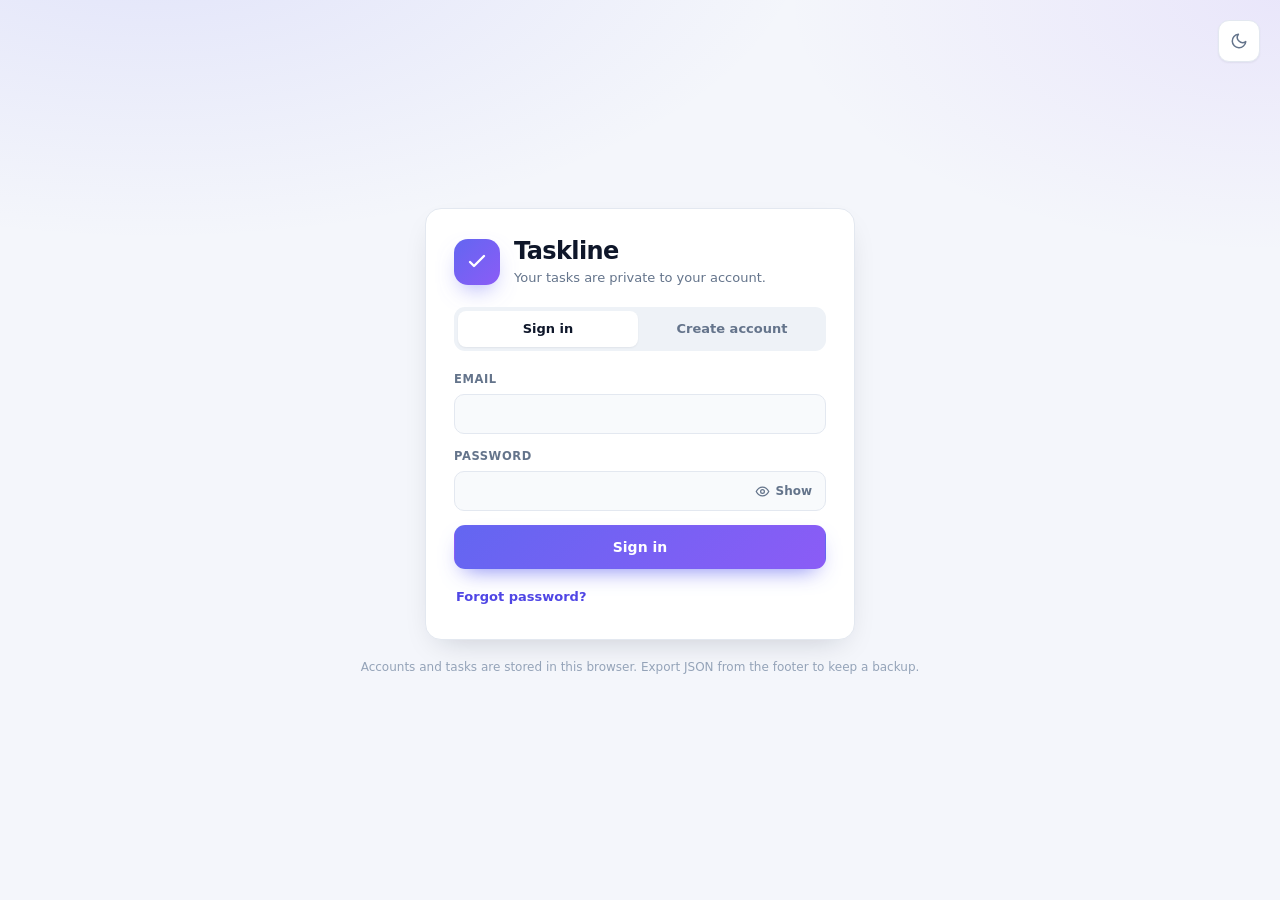
==== commit ab43e204: "Fall back gracefully when browser storage is blocked Try localStorage, then sessionStorage, then mem" ====
--- a/index.html
+++ b/index.html
@@ -20,6 +20,11 @@
   <link rel="stylesheet" href="styles.css">
 </head>
 <body>
+  <div id="storageWarning" class="storage-warning" role="alert" hidden>
+    <strong>Storage is blocked in this browser.</strong>
+    You can use Taskline now, but accounts and tasks will disappear when you close this tab. Open this file in a normal Chrome or Edge window (not private mode), or allow site data for it, to save permanently. Use <strong>Export JSON</strong> before closing.
+  </div>
+
   <main id="authView" class="auth-view" hidden>
     <button id="authThemeToggle" class="icon-btn theme-toggle auth-theme" type="button" aria-label="Switch theme" title="Switch theme">
       <svg class="icon-sun" viewBox="0 0 24 24" width="18" height="18" fill="none" stroke="currentColor" stroke-width="2" stroke-linecap="round" stroke-linejoin="round" aria-hidden="true">
--- a/styles.css
+++ b/styles.css
@@ -143,6 +143,24 @@
 
 [hidden] {
   display: none !important;
+}
+
+.storage-warning {
+  position: relative;
+  z-index: 20;
+  padding: 12px 18px;
+  border-bottom: 1px solid #fcd34d;
+  background: #fffbeb;
+  color: #92400e;
+  font-size: 13px;
+  line-height: 1.5;
+  text-align: center;
+}
+
+[data-theme="dark"] .storage-warning {
+  border-bottom-color: #78350f;
+  background: #422006;
+  color: #fde68a;
 }
 
 .sr-only {
@@ -1292,6 +1310,57 @@
   box-shadow: var(--focus);
 }
 
+.password-wrap {
+  position: relative;
+  width: 100%;
+}
+
+.field input.has-password-toggle {
+  padding-right: 82px;
+}
+
+.password-toggle {
+  position: absolute;
+  top: 50%;
+  right: 6px;
+  transform: translateY(-50%);
+  display: inline-flex;
+  align-items: center;
+  justify-content: center;
+  gap: 5px;
+  min-height: 28px;
+  padding: 4px 8px;
+  border: 0;
+  border-radius: 8px;
+  background: transparent;
+  color: var(--text-muted);
+  font-size: 12px;
+  font-weight: 700;
+  line-height: 1;
+}
+
+.password-toggle:hover {
+  background: var(--surface-2);
+  color: var(--text);
+}
+
+.password-toggle:focus-visible {
+  outline: 2px solid var(--primary);
+  outline-offset: 1px;
+}
+
+.password-toggle .pw-eye-off {
+  display: none;
+}
+
+.password-toggle[aria-pressed="true"] .pw-eye {
+  display: none;
+}
+
+.password-toggle[aria-pressed="true"] .pw-eye-off {
+  display: block;
+}
+
 .field-grid {
   display: grid;
   grid-template-columns: repeat(3, minmax(0, 1fr));
